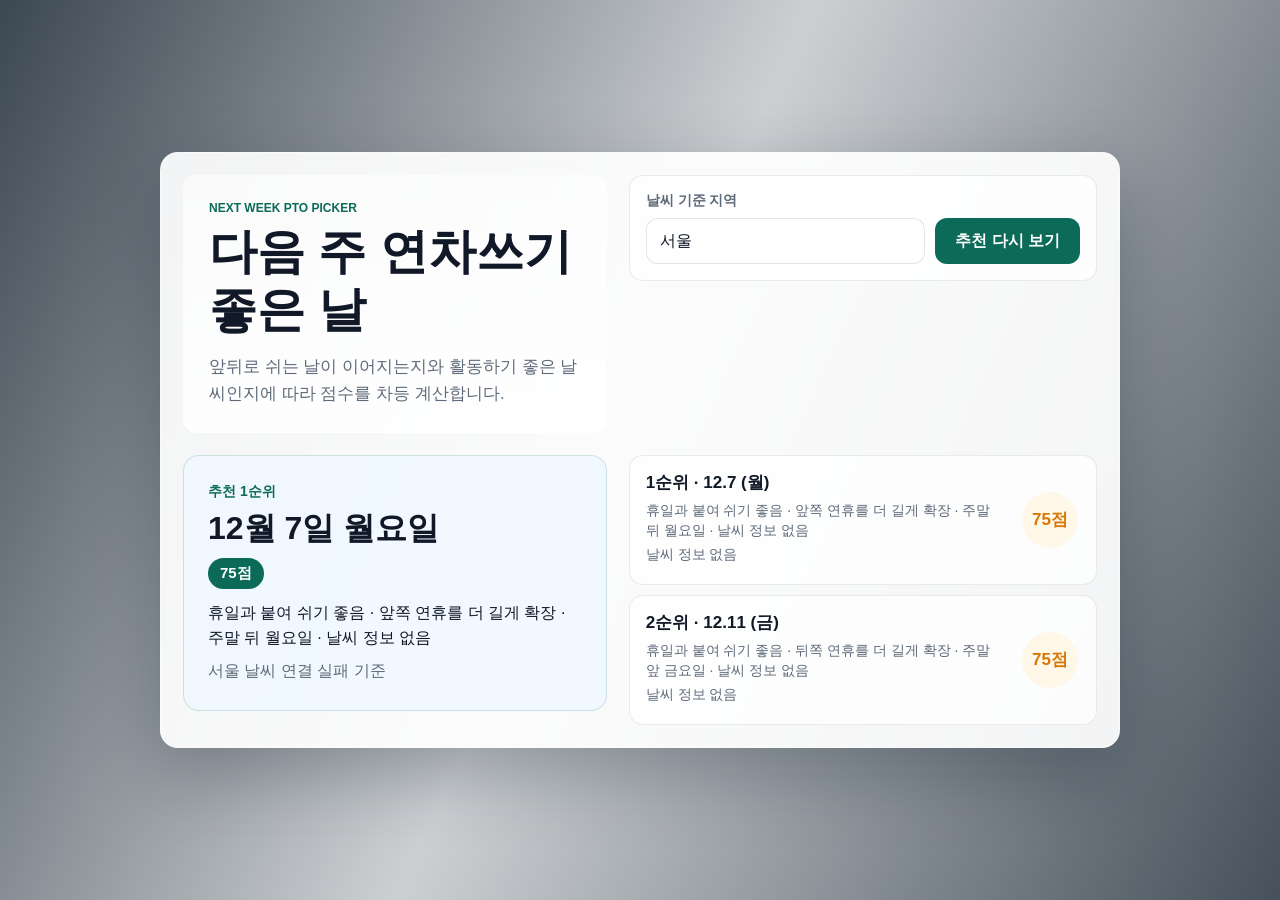
==== index.html @ 209e7e95 "Build PTO recommendation app" ====
<!DOCTYPE html>
<html lang="ko">
<head>
    <meta charset="UTF-8">
    <meta name="viewport" content="width=device-width, initial-scale=1.0">
    <title>다음 주 연차쓰기 좋은 날 추천</title>
    <link rel="stylesheet" href="style.css">
</head>
<body>
    <main class="app">
        <section class="planner" aria-labelledby="page-title">
            <header class="planner-header">
                <p class="eyebrow">NEXT WEEK PTO PICKER</p>
                <h1 id="page-title">다음 주 연차쓰기 좋은 날</h1>
                <p class="summary">앞뒤로 쉬는 날이 이어지는지와 활동하기 좋은 날씨인지에 따라 점수를 차등 계산합니다.</p>
            </header>

            <form class="controls" id="searchForm">
                <label for="cityInput">날씨 기준 지역</label>
                <div class="input-row">
                    <input id="cityInput" name="city" type="text" value="서울" autocomplete="address-level2">
                    <button type="submit">추천 다시 보기</button>
                </div>
            </form>

            <section class="best-pick" id="bestPick" aria-live="polite">
                <p class="loading">다음 주 일정과 날씨를 확인하는 중입니다.</p>
            </section>

            <section class="day-list" id="dayList" aria-label="상위 추천일"></section>
        </section>
    </main>

    <script>
        const searchForm = document.querySelector('#searchForm');
        const cityInput = document.querySelector('#cityInput');
        const bestPick = document.querySelector('#bestPick');
        const dayList = document.querySelector('#dayList');

        const fixedHolidays = new Map([
            ['01-01', '신정'],
            ['03-01', '삼일절'],
            ['05-05', '어린이날'],
            ['06-06', '현충일'],
            ['08-15', '광복절'],
            ['10-03', '개천절'],
            ['10-09', '한글날'],
            ['12-25', '성탄절']
        ]);

        const specialHolidays = new Map([
            ['2026-02-16', '설날 연휴'],
            ['2026-02-17', '설날'],
            ['2026-02-18', '설날 연휴'],
            ['2026-05-25', '부처님오신날 대체공휴일'],
            ['2026-09-24', '추석 연휴'],
            ['2026-09-25', '추석'],
            ['2026-09-26', '추석 연휴'],
            ['2026-10-05', '개천절 대체공휴일']
        ]);

        const weatherLabels = {
            0: '맑음',
            1: '대체로 맑음',
            2: '부분 흐림',
            3: '흐림',
            45: '안개',
            48: '서리 안개',
            51: '약한 이슬비',
            53: '이슬비',
            55: '강한 이슬비',
            61: '약한 비',
            63: '비',
            65: '강한 비',
            71: '약한 눈',
            73: '눈',
            75: '강한 눈',
            80: '약한 소나기',
            81: '소나기',
            82: '강한 소나기',
            95: '뇌우'
        };

        const koreanCityCoordinates = {
            '서울': { name: '서울', latitude: 37.5665, longitude: 126.9780 },
            '부산': { name: '부산', latitude: 35.1796, longitude: 129.0756 },
            '대구': { name: '대구', latitude: 35.8714, longitude: 128.6014 },
            '인천': { name: '인천', latitude: 37.4563, longitude: 126.7052 },
            '광주': { name: '광주', latitude: 35.1595, longitude: 126.8526 },
            '대전': { name: '대전', latitude: 36.3504, longitude: 127.3845 },
            '울산': { name: '울산', latitude: 35.5384, longitude: 129.3114 },
            '세종': { name: '세종', latitude: 36.4800, longitude: 127.2890 },
            '제주': { name: '제주', latitude: 33.4996, longitude: 126.5312 },
            '수원': { name: '수원', latitude: 37.2636, longitude: 127.0286 },
            '춘천': { name: '춘천', latitude: 37.8813, longitude: 127.7298 },
            '청주': { name: '청주', latitude: 36.6424, longitude: 127.4890 },
            '전주': { name: '전주', latitude: 35.8242, longitude: 127.1480 },
            '창원': { name: '창원', latitude: 35.2285, longitude: 128.6811 }
        };

        function formatDate(date) {
            const year = date.getFullYear();
            const month = String(date.getMonth() + 1).padStart(2, '0');
            const day = String(date.getDate()).padStart(2, '0');
            return `${year}-${month}-${day}`;
        }

        function getWeekdayName(date) {
            return ['일', '월', '화', '수', '목', '금', '토'][date.getDay()];
        }

        function addDays(date, days) {
            const next = new Date(date);
            next.setDate(next.getDate() + days);
            return next;
        }

        function getNextWeekdays() {
            const today = new Date();
            const mondayOffset = today.getDay() === 0 ? -6 : 1 - today.getDay();
            const monday = addDays(today, mondayOffset + 7);
            return Array.from({ length: 5 }, (_, index) => addDays(monday, index));
        }

        function getHolidayName(date) {
            const dateKey = formatDate(date);
            const monthDayKey = dateKey.slice(5);
            return specialHolidays.get(dateKey) || fixedHolidays.get(monthDayKey) || '';
        }

        function isHolidayOrWeekend(date) {
            return date.getDay() === 0 || date.getDay() === 6 || Boolean(getHolidayName(date));
        }

        function getWeatherScore(weather) {
            if (!weather) {
                return { score: 10, reason: '날씨 정보 없음' };
            }

            const code = weather.weathercode;
            const temp = weather.temperature_2m_max;
            const rain = weather.precipitation_sum;
            let score = 35;
            const reasons = [];

            if ([0, 1, 2].includes(code)) {
                reasons.push('맑은 편');
            } else if (code === 3 || code === 45 || code === 48) {
                score -= 8;
                reasons.push(weatherLabels[code] || '무난한 하늘');
            } else if (code >= 51 && code <= 82) {
                score -= 22;
                reasons.push('비 예보');
            } else {
                score -= 16;
                reasons.push(weatherLabels[code] || '날씨 변수');
            }

            if (temp >= 18 && temp <= 27) {
                reasons.push('활동하기 좋은 기온');
            } else if (temp >= 10 && temp <= 31) {
                score -= 7;
                reasons.push('무난한 기온');
            } else {
                score -= 15;
                reasons.push('기온 부담');
            }

            if (rain >= 5) {
                score -= 12;
                reasons.push('강수량 주의');
            } else if (rain > 0) {
                score -= 5;
                reasons.push('약한 강수 가능');
            } else {
                reasons.push('강수 없음');
            }

            return { score: Math.max(0, Math.min(35, score)), reason: reasons.join(', ') };
        }

        function getLeaveScore(date) {
            const previous = addDays(date, -1);
            const next = addDays(date, 1);
            const beforePrevious = addDays(date, -2);
            const afterNext = addDays(date, 2);
            const reasons = [];
            let score = 20;

            if (getHolidayName(date)) {
                return { score: -100, reasons: [`이미 ${getHolidayName(date)}입니다`] };
            }

            if (isHolidayOrWeekend(previous) && isHolidayOrWeekend(next)) {
                score = 65;
                reasons.push('앞뒤가 쉬는 날인 징검다리 연휴');
            } else if (isHolidayOrWeekend(previous) || isHolidayOrWeekend(next)) {
                score = 48;
                reasons.push('휴일과 붙여 쉬기 좋음');
            }

            if (isHolidayOrWeekend(beforePrevious) && isHolidayOrWeekend(previous)) {
                score += 10;
                reasons.push('앞쪽 연휴를 더 길게 확장');
            }

            if (isHolidayOrWeekend(next) && isHolidayOrWeekend(afterNext)) {
                score += 10;
                reasons.push('뒤쪽 연휴를 더 길게 확장');
            }

            if (date.getDay() === 1 || date.getDay() === 5) {
                score += 8;
                reasons.push(date.getDay() === 1 ? '주말 뒤 월요일' : '주말 앞 금요일');
            }

            if (reasons.length === 0) {
                reasons.push('일반 평일');
            }

            return { score: Math.min(65, score), reasons };
        }

        async function fetchWeather(city, dates) {
            const normalizedCity = city.replace(/\s/g, '');
            let place = koreanCityCoordinates[normalizedCity];

            if (!place) {
                const geoUrl = `https://geocoding-api.open-meteo.com/v1/search?name=${encodeURIComponent(city)}&count=1&language=ko&format=json`;
                const geoResponse = await fetch(geoUrl);
                const geoData = await geoResponse.json();
                const geoPlace = geoData.results?.[0];

                if (!geoPlace) {
                    throw new Error('지역을 찾을 수 없습니다.');
                }

                place = {
                    name: `${geoPlace.name}${geoPlace.admin1 ? `, ${geoPlace.admin1}` : ''}`,
                    latitude: geoPlace.latitude,
                    longitude: geoPlace.longitude
                };
            }

            const startDate = formatDate(dates[0]);
            const endDate = formatDate(dates[dates.length - 1]);
            const weatherUrl = [
                'https://api.open-meteo.com/v1/forecast',
                `?latitude=${place.latitude}`,
                `&longitude=${place.longitude}`,
                '&daily=weathercode,temperature_2m_max,precipitation_sum',
                '&timezone=auto',
                `&start_date=${startDate}`,
                `&end_date=${endDate}`
            ].join('');
            const weatherResponse = await fetch(weatherUrl);
            const weatherData = await weatherResponse.json();

            return {
                place: place.name,
                daily: weatherData.daily.time.reduce((map, dateKey, index) => {
                    map[dateKey] = {
                        weathercode: weatherData.daily.weathercode[index],
                        temperature_2m_max: weatherData.daily.temperature_2m_max[index],
                        precipitation_sum: weatherData.daily.precipitation_sum[index]
                    };
                    return map;
                }, {})
            };
        }

        function buildRecommendations(dates, weatherByDate) {
            return dates.map((date) => {
                const dateKey = formatDate(date);
                const leave = getLeaveScore(date);
                const weather = getWeatherScore(weatherByDate[dateKey]);
                const total = Math.max(0, Math.min(100, leave.score + weather.score));

                return {
                    date,
                    dateKey,
                    total,
                    weather: weatherByDate[dateKey],
                    reasons: [...leave.reasons, weather.reason]
                };
            }).sort((a, b) => b.total - a.total);
        }

        function render(recommendations, place) {
            const best = recommendations[0];
            const bestWeather = best.weather;

            bestPick.innerHTML = `
                <div>
                    <p class="best-label">추천 1순위</p>
                    <h2>${best.date.getMonth() + 1}월 ${best.date.getDate()}일 ${getWeekdayName(best.date)}요일</h2>
                    <p class="best-score">${best.total}점</p>
                    <p class="best-reason">${best.reasons.join(' · ')}</p>
                    <p class="weather-note">${place} 기준${bestWeather ? ` · 최고 ${bestWeather.temperature_2m_max}도 · ${weatherLabels[bestWeather.weathercode] || '날씨 확인 필요'}` : ''}</p>
                </div>
            `;

            dayList.innerHTML = recommendations.slice(0, 2).map((item, index) => {
                const weather = item.weather;
                return `
                    <article class="day-card">
                        <div>
                            <p class="date">${index + 1}순위 · ${item.date.getMonth() + 1}.${item.date.getDate()} (${getWeekdayName(item.date)})</p>
                            <p class="reason">${item.reasons.join(' · ')}</p>
                            <p class="weather">${weather ? `${weatherLabels[weather.weathercode] || '날씨 확인 필요'} · 최고 ${weather.temperature_2m_max}도 · 강수 ${weather.precipitation_sum}mm` : '날씨 정보 없음'}</p>
                        </div>
                        <strong>${item.total}점</strong>
                    </article>
                `;
            }).join('');
        }

        async function loadRecommendations(city = cityInput.value.trim() || '서울') {
            const dates = getNextWeekdays();
            bestPick.innerHTML = '<p class="loading">다음 주 일정과 날씨를 확인하는 중입니다.</p>';
            dayList.innerHTML = '';

            try {
                const weather = await fetchWeather(city, dates);
                render(buildRecommendations(dates, weather.daily), weather.place);
            } catch (error) {
                const fallback = buildRecommendations(dates, {});
                render(fallback, `${city} 날씨 연결 실패`);
            }
        }

        searchForm.addEventListener('submit', (event) => {
            event.preventDefault();
            loadRecommendations();
        });

        loadRecommendations();
    </script>
</body>
</html>
---- style.css ----
:root {
    --panel-bg: rgba(255, 255, 255, 0.92);
    --ink: #111827;
    --muted: #5f6b7a;
    --line: rgba(255, 255, 255, 0.42);
    --soft: rgba(240, 247, 255, 0.88);
    --accent: #0b6b58;
    --accent-dark: #084d40;
    --gold: #d97706;
    --shadow: 0 26px 70px rgba(6, 21, 36, 0.28);
    --font-family: Arial, "Noto Sans KR", sans-serif;
}

* {
    box-sizing: border-box;
}

body {
    min-height: 100vh;
    margin: 0;
    background:
        linear-gradient(115deg, rgba(5, 20, 34, 0.78), rgba(5, 20, 34, 0.2) 48%, rgba(5, 20, 34, 0.74)),
        url("https://images.unsplash.com/photo-1474487548417-781cb71495f3?auto=format&fit=crop&w=1800&q=85") center / cover fixed;
    color: var(--ink);
    font-family: var(--font-family);
}

.app {
    min-height: 100vh;
    display: flex;
    align-items: center;
    justify-content: center;
    padding: 42px 18px;
}

.planner {
    width: min(960px, 100%);
    display: grid;
    grid-template-columns: minmax(0, 0.95fr) minmax(360px, 1.05fr);
    gap: 22px;
    padding: 22px;
    border: 1px solid var(--line);
    border-radius: 18px;
    background: var(--panel-bg);
    backdrop-filter: blur(18px);
    box-shadow: var(--shadow);
}

.planner-header {
    display: flex;
    min-height: 100%;
    flex-direction: column;
    justify-content: flex-end;
    padding: 26px;
    border-radius: 14px;
    background:
        linear-gradient(180deg, rgba(255, 255, 255, 0.18), rgba(255, 255, 255, 0.84)),
        rgba(255, 255, 255, 0.44);
}

.eyebrow {
    margin: 0 0 8px;
    color: var(--accent);
    font-size: 12px;
    font-weight: 800;
    letter-spacing: 0;
}

h1,
h2,
p {
    margin-top: 0;
}

h1 {
    margin-bottom: 14px;
    font-size: 48px;
    line-height: 1.2;
}

.summary {
    margin-bottom: 0;
    color: var(--muted);
    font-size: 17px;
    line-height: 1.6;
}

.controls {
    align-self: start;
    margin-bottom: 14px;
    padding: 16px;
    border: 1px solid rgba(17, 24, 39, 0.08);
    border-radius: 14px;
    background: rgba(255, 255, 255, 0.74);
}

.controls label {
    display: block;
    margin-bottom: 8px;
    color: var(--muted);
    font-size: 14px;
    font-weight: 700;
}

.input-row {
    display: grid;
    grid-template-columns: 1fr auto;
    gap: 10px;
}

input {
    min-height: 46px;
    width: 100%;
    border: 1px solid rgba(17, 24, 39, 0.12);
    border-radius: 12px;
    padding: 0 13px;
    color: var(--ink);
    background: #ffffff;
    font: inherit;
}

button {
    min-height: 46px;
    border: 0;
    border-radius: 12px;
    padding: 0 20px;
    background: var(--accent);
    color: #ffffff;
    cursor: pointer;
    font: inherit;
    font-weight: 800;
}

button:hover {
    background: var(--accent-dark);
}

input:focus,
button:focus-visible {
    outline: 3px solid rgba(15, 107, 85, 0.22);
    outline-offset: 2px;
}

.best-pick {
    min-height: 190px;
    display: grid;
    align-items: center;
    margin-bottom: 14px;
    padding: 24px;
    border: 1px solid rgba(15, 107, 85, 0.16);
    border-radius: 16px;
    background: var(--soft);
}

.best-label {
    margin-bottom: 8px;
    color: var(--accent);
    font-size: 14px;
    font-weight: 800;
}

.best-pick h2 {
    margin-bottom: 10px;
    font-size: 32px;
    line-height: 1.22;
}

.best-score {
    display: inline-block;
    margin-bottom: 12px;
    padding: 6px 12px;
    border-radius: 999px;
    background: var(--accent);
    color: #ffffff;
    font-size: 15px;
    font-weight: 800;
}

.best-reason {
    margin-bottom: 8px;
    font-size: 16px;
    line-height: 1.55;
}

.weather-note,
.loading {
    margin-bottom: 0;
    color: var(--muted);
    line-height: 1.5;
}

.day-list {
    display: grid;
    gap: 10px;
}

.day-card {
    display: grid;
    grid-template-columns: 1fr 58px;
    gap: 16px;
    align-items: center;
    min-height: 92px;
    padding: 15px 16px;
    border: 1px solid rgba(17, 24, 39, 0.08);
    border-radius: 14px;
    background: rgba(255, 255, 255, 0.76);
}

.day-card .date {
    margin-bottom: 6px;
    font-size: 17px;
    font-weight: 800;
}

.day-card .reason,
.day-card .weather {
    margin-bottom: 4px;
    color: var(--muted);
    font-size: 14px;
    line-height: 1.45;
}

.day-card strong {
    width: 56px;
    height: 56px;
    display: grid;
    place-items: center;
    border-radius: 50%;
    background: #fff7e8;
    color: var(--gold);
    font-size: 17px;
}

@media (max-width: 760px) {
    .app {
        padding: 18px 12px;
        align-items: flex-start;
    }

    .planner {
        grid-template-columns: 1fr;
        padding: 14px;
        border-radius: 16px;
    }

    .planner-header {
        min-height: 260px;
        padding: 22px;
        justify-content: flex-end;
    }

    h1 {
        font-size: 34px;
    }

    .input-row,
    .day-card {
        grid-template-columns: 1fr;
    }

    .best-pick h2 {
        font-size: 25px;
    }

    .day-card strong {
        width: auto;
        height: 36px;
        border-radius: 8px;
    }
}
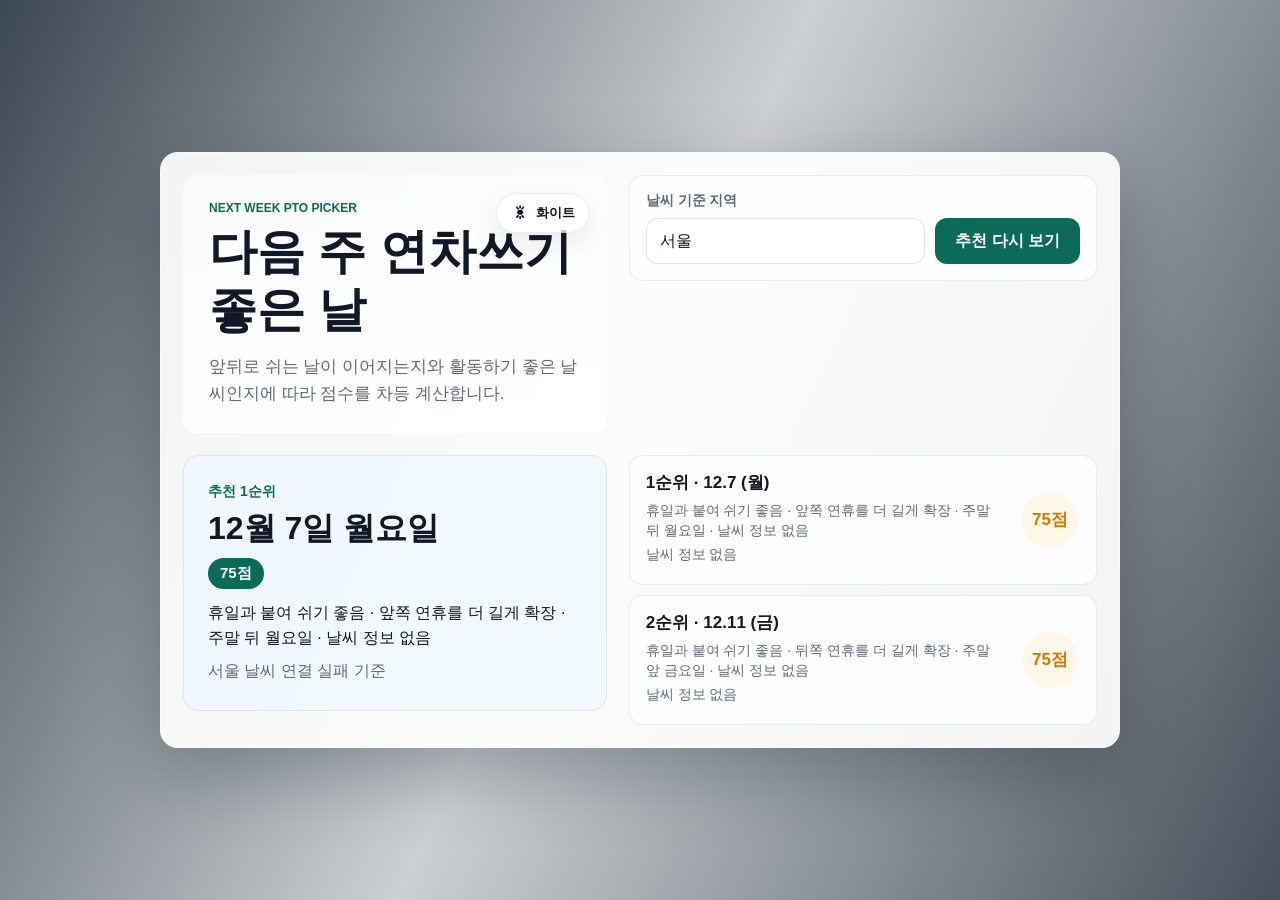
==== commit 638323f5: "Add dark and light theme toggle" ====
--- a/index.html
+++ b/index.html
@@ -5,11 +5,24 @@
     <meta name="viewport" content="width=device-width, initial-scale=1.0">
     <title>다음 주 연차쓰기 좋은 날 추천</title>
     <link rel="stylesheet" href="style.css">
+    <script>
+        try {
+            const savedTheme = localStorage.getItem('pto-theme');
+            const prefersDark = window.matchMedia('(prefers-color-scheme: dark)').matches;
+            document.documentElement.dataset.theme = savedTheme || (prefersDark ? 'dark' : 'light');
+        } catch {
+            document.documentElement.dataset.theme = 'light';
+        }
+    </script>
 </head>
 <body>
     <main class="app">
         <section class="planner" aria-labelledby="page-title">
             <header class="planner-header">
+                <button class="theme-toggle" id="themeToggle" type="button" aria-label="다크 모드로 변경">
+                    <span class="theme-icon" aria-hidden="true">☀</span>
+                    <span class="theme-text">화이트</span>
+                </button>
                 <p class="eyebrow">NEXT WEEK PTO PICKER</p>
                 <h1 id="page-title">다음 주 연차쓰기 좋은 날</h1>
                 <p class="summary">앞뒤로 쉬는 날이 이어지는지와 활동하기 좋은 날씨인지에 따라 점수를 차등 계산합니다.</p>
@@ -36,6 +49,29 @@
         const cityInput = document.querySelector('#cityInput');
         const bestPick = document.querySelector('#bestPick');
         const dayList = document.querySelector('#dayList');
+        const themeToggle = document.querySelector('#themeToggle');
+        const themeIcon = themeToggle.querySelector('.theme-icon');
+        const themeText = themeToggle.querySelector('.theme-text');
+
+        function syncThemeButton() {
+            const isDark = document.documentElement.dataset.theme === 'dark';
+            themeIcon.textContent = isDark ? '☾' : '☀';
+            themeText.textContent = isDark ? '다크' : '화이트';
+            themeToggle.setAttribute('aria-label', isDark ? '화이트 모드로 변경' : '다크 모드로 변경');
+        }
+
+        themeToggle.addEventListener('click', () => {
+            const nextTheme = document.documentElement.dataset.theme === 'dark' ? 'light' : 'dark';
+            document.documentElement.dataset.theme = nextTheme;
+            try {
+                localStorage.setItem('pto-theme', nextTheme);
+            } catch {
+                // Theme still changes for the current session when storage is unavailable.
+            }
+            syncThemeButton();
+        });
+
+        syncThemeButton();
 
         const fixedHolidays = new Map([
             ['01-01', '신정'],
--- a/style.css
+++ b/style.css
@@ -5,11 +5,43 @@
     --muted: #5f6b7a;
     --line: rgba(255, 255, 255, 0.42);
     --soft: rgba(240, 247, 255, 0.88);
+    --header-bg: linear-gradient(180deg, rgba(255, 255, 255, 0.18), rgba(255, 255, 255, 0.84)),
+        rgba(255, 255, 255, 0.44);
+    --control-bg: rgba(255, 255, 255, 0.74);
+    --card-bg: rgba(255, 255, 255, 0.76);
+    --field-bg: #ffffff;
+    --field-line: rgba(17, 24, 39, 0.12);
+    --card-line: rgba(17, 24, 39, 0.08);
     --accent: #0b6b58;
     --accent-dark: #084d40;
     --gold: #d97706;
+    --score-bg: #fff7e8;
+    --body-overlay: linear-gradient(115deg, rgba(5, 20, 34, 0.78), rgba(5, 20, 34, 0.2) 48%, rgba(5, 20, 34, 0.74));
     --shadow: 0 26px 70px rgba(6, 21, 36, 0.28);
     --font-family: Arial, "Noto Sans KR", sans-serif;
+    color-scheme: light;
+}
+
+[data-theme="dark"] {
+    --panel-bg: rgba(12, 20, 30, 0.9);
+    --ink: #f3f7fb;
+    --muted: #aab7c6;
+    --line: rgba(255, 255, 255, 0.14);
+    --soft: rgba(17, 34, 50, 0.88);
+    --header-bg: linear-gradient(180deg, rgba(13, 27, 40, 0.24), rgba(13, 27, 40, 0.86)),
+        rgba(18, 32, 46, 0.66);
+    --control-bg: rgba(18, 32, 46, 0.74);
+    --card-bg: rgba(18, 32, 46, 0.76);
+    --field-bg: #0f1d2a;
+    --field-line: rgba(255, 255, 255, 0.16);
+    --card-line: rgba(255, 255, 255, 0.12);
+    --accent: #33c2a0;
+    --accent-dark: #1e9d80;
+    --gold: #f5b84b;
+    --score-bg: rgba(245, 184, 75, 0.16);
+    --body-overlay: linear-gradient(115deg, rgba(3, 8, 13, 0.9), rgba(8, 19, 30, 0.62) 48%, rgba(3, 8, 13, 0.88));
+    --shadow: 0 26px 70px rgba(0, 0, 0, 0.38);
+    color-scheme: dark;
 }
 
 * {
@@ -20,7 +52,7 @@
     min-height: 100vh;
     margin: 0;
     background:
-        linear-gradient(115deg, rgba(5, 20, 34, 0.78), rgba(5, 20, 34, 0.2) 48%, rgba(5, 20, 34, 0.74)),
+        var(--body-overlay),
         url("https://images.unsplash.com/photo-1474487548417-781cb71495f3?auto=format&fit=crop&w=1800&q=85") center / cover fixed;
     color: var(--ink);
     font-family: var(--font-family);
@@ -48,15 +80,45 @@
 }
 
 .planner-header {
+    position: relative;
     display: flex;
     min-height: 100%;
     flex-direction: column;
     justify-content: flex-end;
     padding: 26px;
     border-radius: 14px;
-    background:
-        linear-gradient(180deg, rgba(255, 255, 255, 0.18), rgba(255, 255, 255, 0.84)),
-        rgba(255, 255, 255, 0.44);
+    background: var(--header-bg);
+}
+
+.theme-toggle {
+    position: absolute;
+    top: 18px;
+    right: 18px;
+    display: inline-grid;
+    grid-template-columns: 20px auto;
+    gap: 6px;
+    align-items: center;
+    min-height: 40px;
+    border: 1px solid var(--card-line);
+    border-radius: 999px;
+    padding: 0 13px;
+    background: var(--card-bg);
+    color: var(--ink);
+    box-shadow: 0 10px 24px rgba(6, 21, 36, 0.08);
+}
+
+.theme-toggle:hover {
+    background: var(--soft);
+}
+
+.theme-icon {
+    line-height: 1;
+    font-size: 17px;
+}
+
+.theme-text {
+    font-size: 13px;
+    font-weight: 800;
 }
 
 .eyebrow {
@@ -90,9 +152,9 @@
     align-self: start;
     margin-bottom: 14px;
     padding: 16px;
-    border: 1px solid rgba(17, 24, 39, 0.08);
+    border: 1px solid var(--card-line);
     border-radius: 14px;
-    background: rgba(255, 255, 255, 0.74);
+    background: var(--control-bg);
 }
 
 .controls label {
@@ -112,11 +174,11 @@
 input {
     min-height: 46px;
     width: 100%;
-    border: 1px solid rgba(17, 24, 39, 0.12);
+    border: 1px solid var(--field-line);
     border-radius: 12px;
     padding: 0 13px;
     color: var(--ink);
-    background: #ffffff;
+    background: var(--field-bg);
     font: inherit;
 }
 
@@ -148,7 +210,7 @@
     align-items: center;
     margin-bottom: 14px;
     padding: 24px;
-    border: 1px solid rgba(15, 107, 85, 0.16);
+    border: 1px solid var(--card-line);
     border-radius: 16px;
     background: var(--soft);
 }
@@ -202,9 +264,9 @@
     align-items: center;
     min-height: 92px;
     padding: 15px 16px;
-    border: 1px solid rgba(17, 24, 39, 0.08);
+    border: 1px solid var(--card-line);
     border-radius: 14px;
-    background: rgba(255, 255, 255, 0.76);
+    background: var(--card-bg);
 }
 
 .day-card .date {
@@ -227,7 +289,7 @@
     display: grid;
     place-items: center;
     border-radius: 50%;
-    background: #fff7e8;
+    background: var(--score-bg);
     color: var(--gold);
     font-size: 17px;
 }
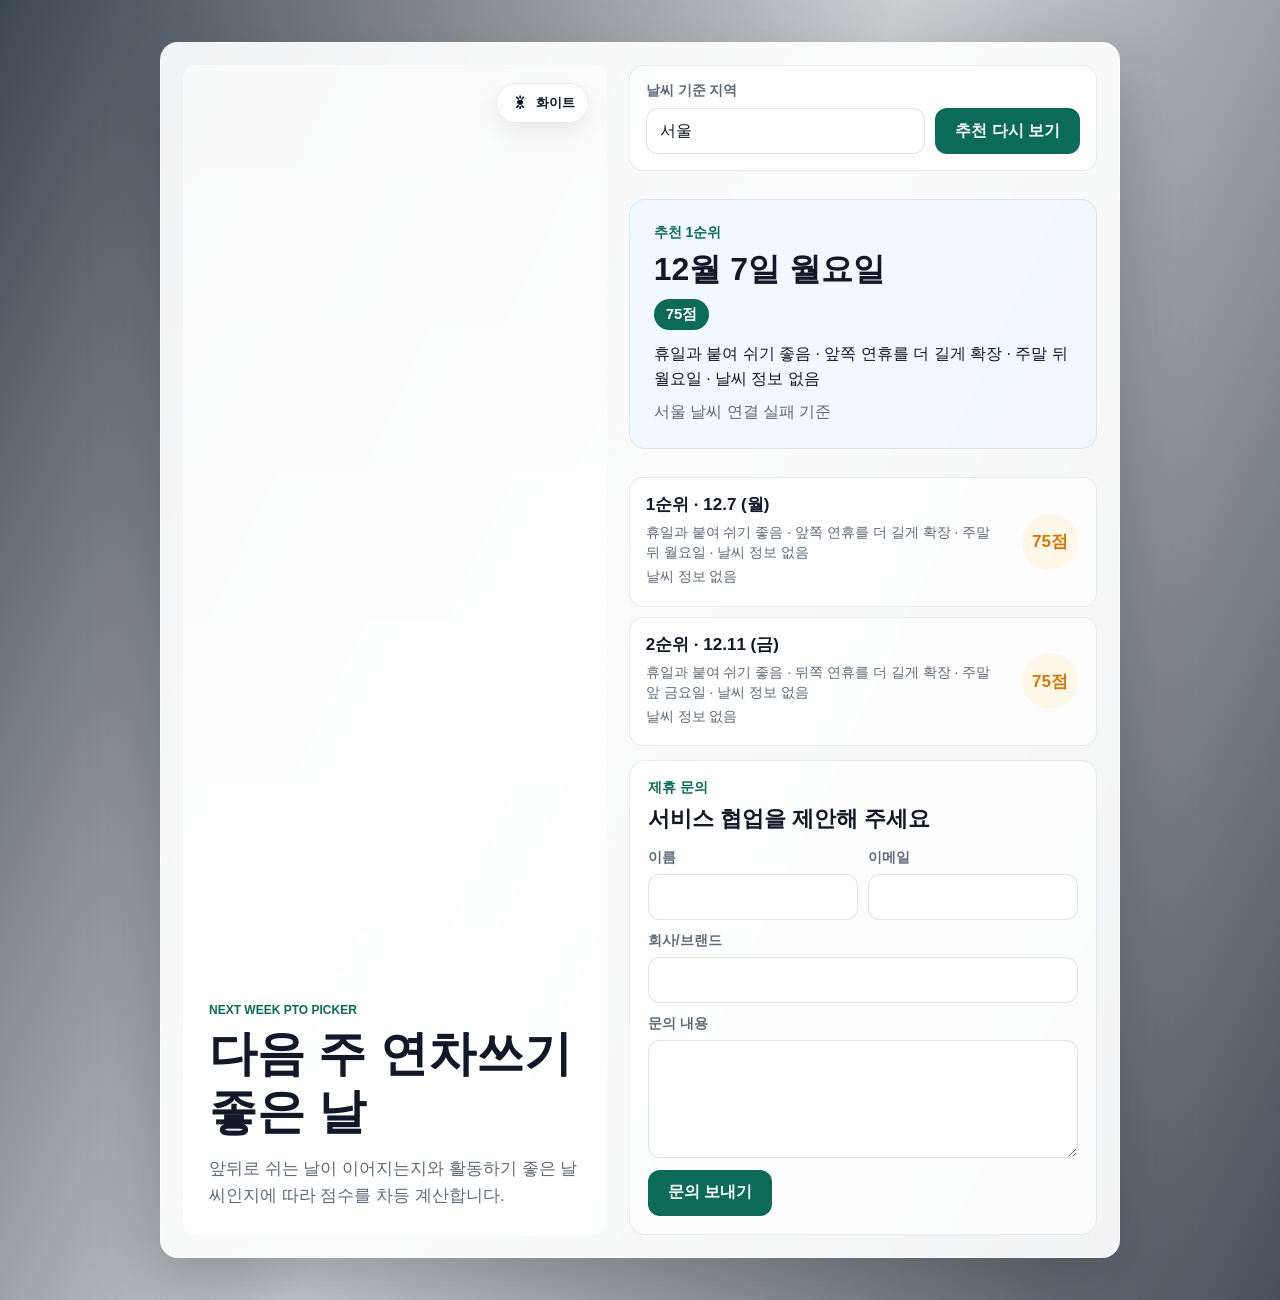
==== commit 9a4eec78: "Add partnership inquiry form" ====
--- a/index.html
+++ b/index.html
@@ -28,19 +28,49 @@
                 <p class="summary">앞뒤로 쉬는 날이 이어지는지와 활동하기 좋은 날씨인지에 따라 점수를 차등 계산합니다.</p>
             </header>
 
-            <form class="controls" id="searchForm">
-                <label for="cityInput">날씨 기준 지역</label>
-                <div class="input-row">
-                    <input id="cityInput" name="city" type="text" value="서울" autocomplete="address-level2">
-                    <button type="submit">추천 다시 보기</button>
-                </div>
-            </form>
-
-            <section class="best-pick" id="bestPick" aria-live="polite">
-                <p class="loading">다음 주 일정과 날씨를 확인하는 중입니다.</p>
-            </section>
-
-            <section class="day-list" id="dayList" aria-label="상위 추천일"></section>
+            <div class="planner-content">
+                <form class="controls" id="searchForm">
+                    <label for="cityInput">날씨 기준 지역</label>
+                    <div class="input-row">
+                        <input id="cityInput" name="city" type="text" value="서울" autocomplete="address-level2">
+                        <button type="submit">추천 다시 보기</button>
+                    </div>
+                </form>
+
+                <section class="best-pick" id="bestPick" aria-live="polite">
+                    <p class="loading">다음 주 일정과 날씨를 확인하는 중입니다.</p>
+                </section>
+
+                <section class="day-list" id="dayList" aria-label="상위 추천일"></section>
+
+                <form class="contact-form" action="https://formspree.io/f/xdabegea" method="POST">
+                    <input type="hidden" name="_subject" value="다음 주 연차 추천 서비스 제휴 문의">
+                    <input class="hidden-field" type="text" name="_gotcha" tabindex="-1" autocomplete="off">
+                    <div class="contact-heading">
+                        <p class="best-label">제휴 문의</p>
+                        <h2>서비스 협업을 제안해 주세요</h2>
+                    </div>
+                    <div class="form-grid">
+                        <label for="partnerName">
+                            이름
+                            <input id="partnerName" name="name" type="text" autocomplete="name" required>
+                        </label>
+                        <label for="partnerEmail">
+                            이메일
+                            <input id="partnerEmail" name="email" type="email" autocomplete="email" required>
+                        </label>
+                    </div>
+                    <label for="partnerCompany">
+                        회사/브랜드
+                        <input id="partnerCompany" name="company" type="text" autocomplete="organization">
+                    </label>
+                    <label for="partnerMessage">
+                        문의 내용
+                        <textarea id="partnerMessage" name="message" rows="4" required></textarea>
+                    </label>
+                    <button type="submit">문의 보내기</button>
+                </form>
+            </div>
         </section>
     </main>
 
--- a/style.css
+++ b/style.css
@@ -90,6 +90,11 @@
     background: var(--header-bg);
 }
 
+.planner-content {
+    display: grid;
+    gap: 14px;
+}
+
 .theme-toggle {
     position: absolute;
     top: 18px;
@@ -182,6 +187,19 @@
     font: inherit;
 }
 
+textarea {
+    min-height: 118px;
+    width: 100%;
+    resize: vertical;
+    border: 1px solid var(--field-line);
+    border-radius: 12px;
+    padding: 12px 13px;
+    color: var(--ink);
+    background: var(--field-bg);
+    font: inherit;
+    line-height: 1.5;
+}
+
 button {
     min-height: 46px;
     border: 0;
@@ -199,6 +217,7 @@
 }
 
 input:focus,
+textarea:focus,
 button:focus-visible {
     outline: 3px solid rgba(15, 107, 85, 0.22);
     outline-offset: 2px;
@@ -294,6 +313,47 @@
     font-size: 17px;
 }
 
+.contact-form {
+    display: grid;
+    gap: 12px;
+    padding: 18px;
+    border: 1px solid var(--card-line);
+    border-radius: 16px;
+    background: var(--control-bg);
+}
+
+.contact-heading h2 {
+    margin-bottom: 4px;
+    font-size: 22px;
+    line-height: 1.25;
+}
+
+.contact-form label {
+    display: grid;
+    gap: 7px;
+    color: var(--muted);
+    font-size: 14px;
+    font-weight: 800;
+}
+
+.form-grid {
+    display: grid;
+    grid-template-columns: 1fr 1fr;
+    gap: 10px;
+}
+
+.contact-form button {
+    justify-self: start;
+}
+
+.hidden-field {
+    position: absolute;
+    left: -9999px;
+    width: 1px;
+    height: 1px;
+    opacity: 0;
+}
+
 @media (max-width: 760px) {
     .app {
         padding: 18px 12px;
@@ -317,7 +377,8 @@
     }
 
     .input-row,
-    .day-card {
+    .day-card,
+    .form-grid {
         grid-template-columns: 1fr;
     }
 
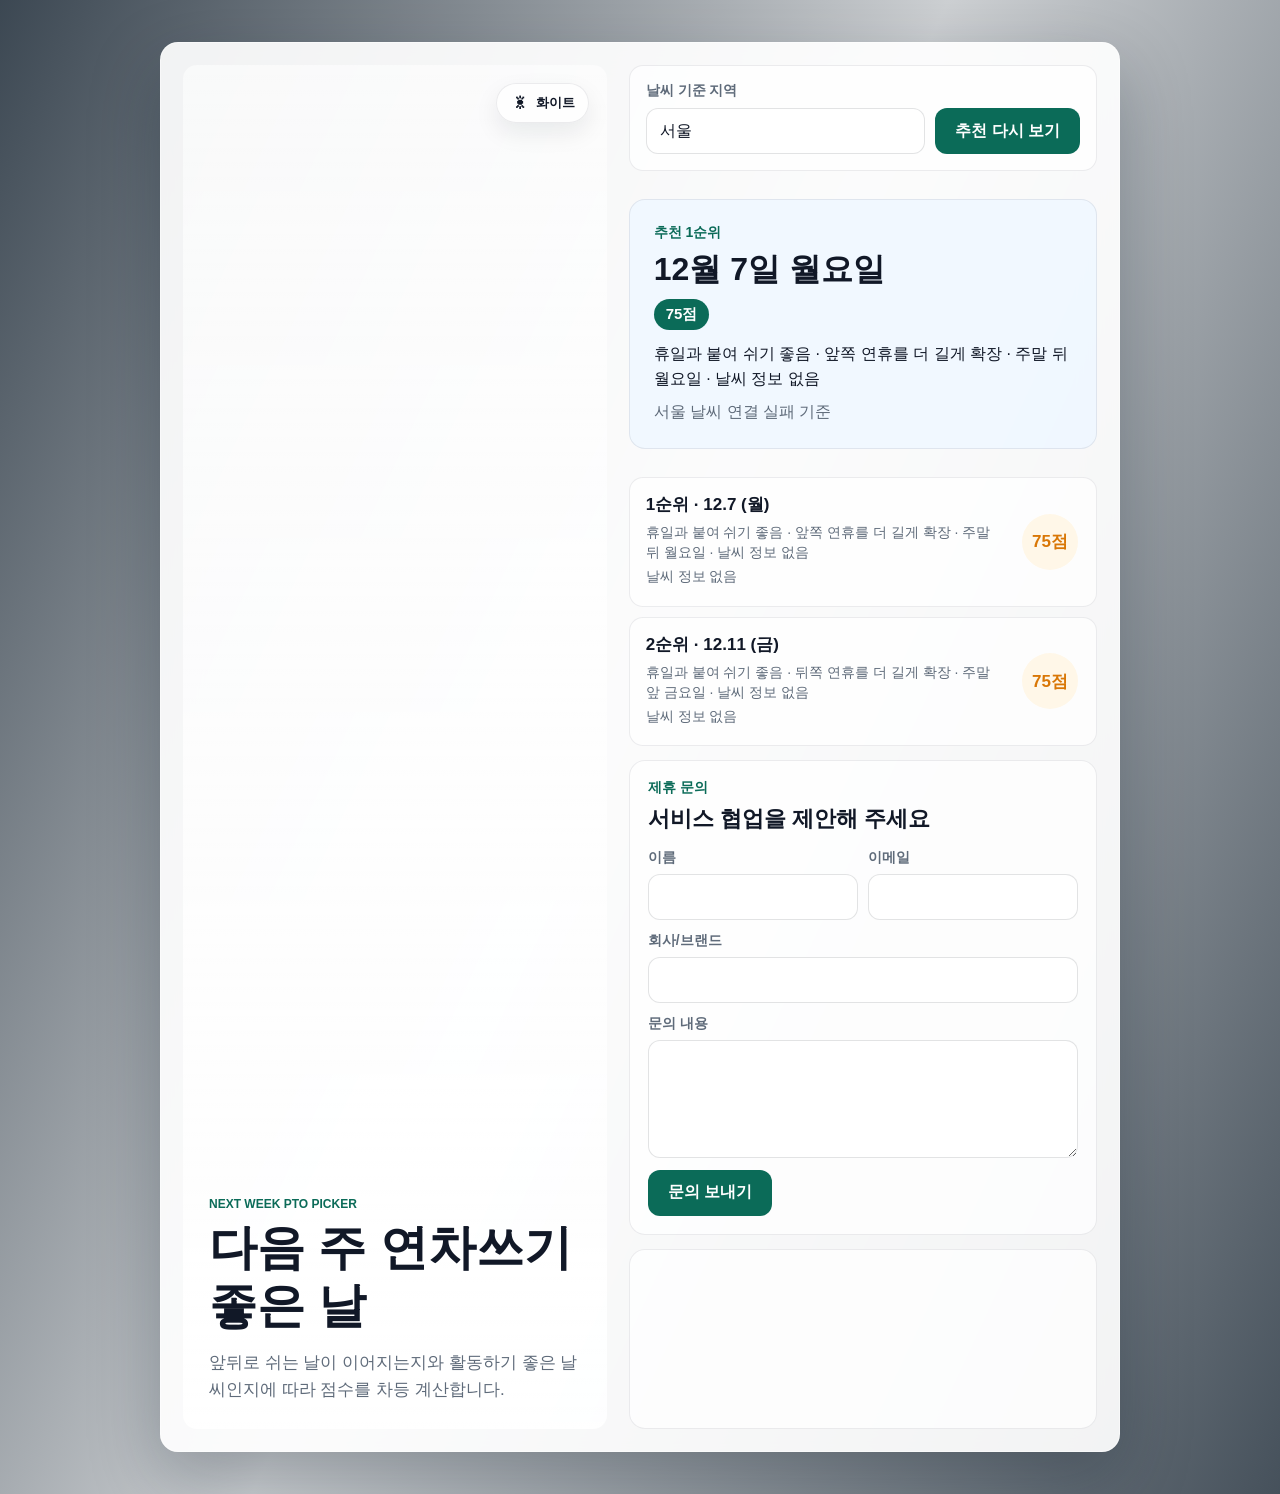
==== commit 242d26e7: "Add Disqus comments" ====
--- a/index.html
+++ b/index.html
@@ -70,6 +70,10 @@
                     </label>
                     <button type="submit">문의 보내기</button>
                 </form>
+
+                <section class="comments" aria-label="댓글">
+                    <div id="disqus_thread"></div>
+                </section>
             </div>
         </section>
     </main>
@@ -402,5 +406,19 @@
 
         loadRecommendations();
     </script>
+    <script>
+        var disqus_config = function () {
+            this.page.url = window.location.href;
+            this.page.identifier = window.location.pathname || 'home';
+        };
+
+        (function() {
+            var d = document, s = d.createElement('script');
+            s.src = 'https://agentnamu.disqus.com/embed.js';
+            s.setAttribute('data-timestamp', +new Date());
+            (d.head || d.body).appendChild(s);
+        })();
+    </script>
+    <noscript>Please enable JavaScript to view the <a href="https://disqus.com/?ref_noscript">comments powered by Disqus.</a></noscript>
 </body>
 </html>
--- a/style.css
+++ b/style.css
@@ -354,6 +354,14 @@
     opacity: 0;
 }
 
+.comments {
+    min-height: 180px;
+    padding: 18px;
+    border: 1px solid var(--card-line);
+    border-radius: 16px;
+    background: var(--control-bg);
+}
+
 @media (max-width: 760px) {
     .app {
         padding: 18px 12px;
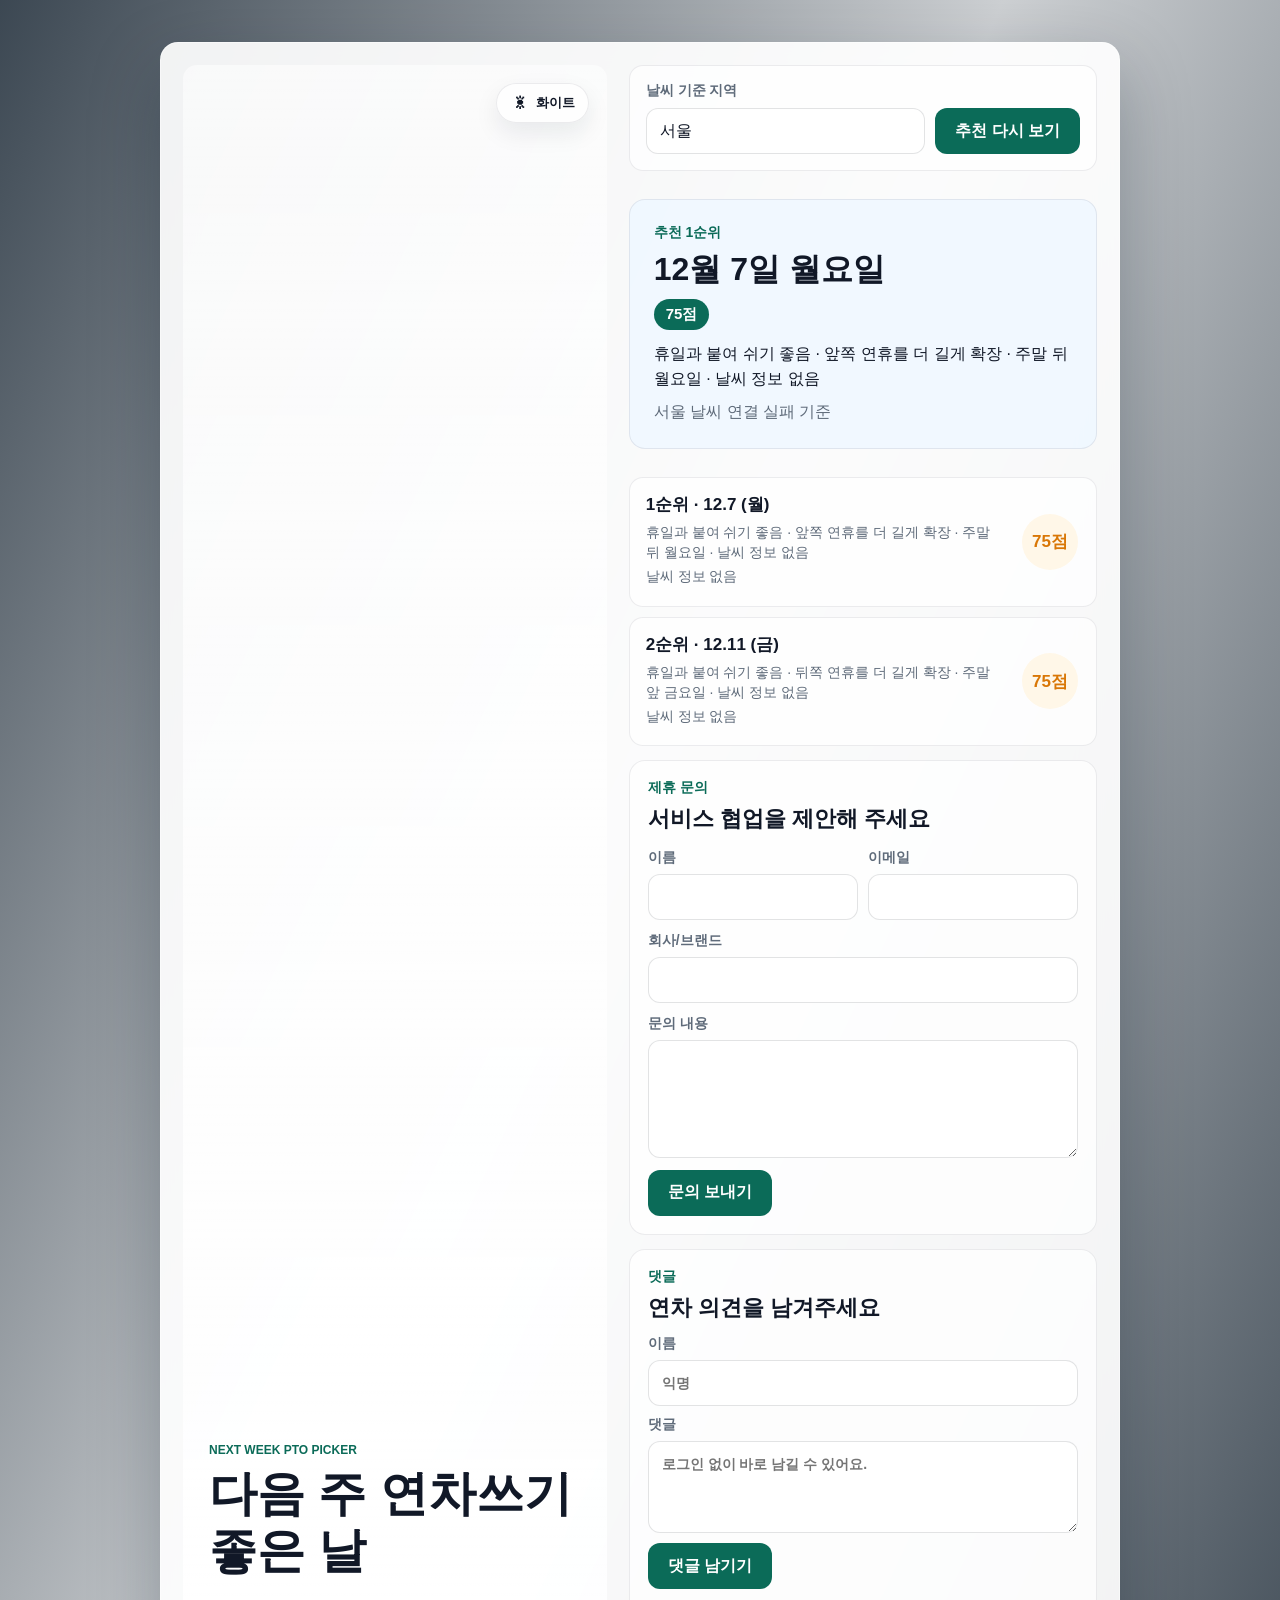
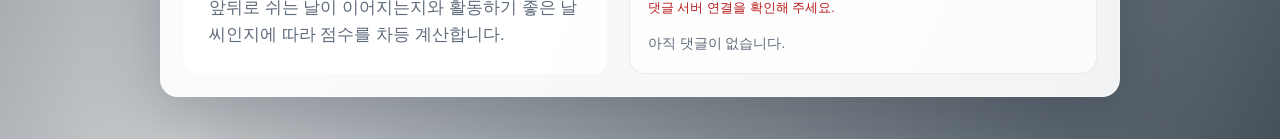
==== commit 773f300d: "Fix Cloudflare deployment layout" ====
--- a/index.html
+++ b/index.html
@@ -72,7 +72,26 @@
                 </form>
 
                 <section class="comments" aria-label="댓글">
-                    <div id="disqus_thread"></div>
+                    <div class="comments-heading">
+                        <p class="best-label">댓글</p>
+                        <h2>연차 의견을 남겨주세요</h2>
+                    </div>
+                    <form class="comment-form" id="commentForm">
+                        <input class="hidden-field" id="commentWebsite" name="website" type="text" tabindex="-1" autocomplete="off">
+                        <label for="commentName">
+                            이름
+                            <input id="commentName" name="name" type="text" maxlength="24" autocomplete="nickname" placeholder="익명" required>
+                        </label>
+                        <label for="commentMessage">
+                            댓글
+                            <textarea id="commentMessage" name="message" rows="3" maxlength="400" placeholder="로그인 없이 바로 남길 수 있어요." required></textarea>
+                        </label>
+                        <button type="submit">댓글 남기기</button>
+                        <p class="comment-status" id="commentStatus" role="status" aria-live="polite"></p>
+                    </form>
+                    <div class="comment-list" id="commentList" aria-live="polite">
+                        <p class="loading">댓글을 불러오는 중입니다.</p>
+                    </div>
                 </section>
             </div>
         </section>
@@ -86,6 +105,13 @@
         const themeToggle = document.querySelector('#themeToggle');
         const themeIcon = themeToggle.querySelector('.theme-icon');
         const themeText = themeToggle.querySelector('.theme-text');
+        const commentForm = document.querySelector('#commentForm');
+        const commentName = document.querySelector('#commentName');
+        const commentMessage = document.querySelector('#commentMessage');
+        const commentWebsite = document.querySelector('#commentWebsite');
+        const commentStatus = document.querySelector('#commentStatus');
+        const commentList = document.querySelector('#commentList');
+        const commentStorageKey = 'pto-comment-name';
 
         function syncThemeButton() {
             const isDark = document.documentElement.dataset.theme === 'dark';
@@ -404,21 +430,140 @@
             loadRecommendations();
         });
 
+        function setCommentStatus(message, isError = false) {
+            commentStatus.textContent = message;
+            commentStatus.dataset.state = isError ? 'error' : 'ok';
+        }
+
+        function formatCommentTime(value) {
+            const date = new Date(value);
+
+            if (Number.isNaN(date.getTime())) {
+                return '';
+            }
+
+            return date.toLocaleString('ko-KR', {
+                month: 'short',
+                day: 'numeric',
+                hour: '2-digit',
+                minute: '2-digit'
+            });
+        }
+
+        function renderComments(comments) {
+            commentList.textContent = '';
+
+            if (comments.length === 0) {
+                const empty = document.createElement('p');
+                empty.className = 'empty-comments';
+                empty.textContent = '아직 댓글이 없습니다.';
+                commentList.append(empty);
+                return;
+            }
+
+            comments.forEach((comment) => {
+                const item = document.createElement('article');
+                item.className = 'comment-item';
+
+                const meta = document.createElement('div');
+                meta.className = 'comment-meta';
+
+                const author = document.createElement('strong');
+                author.textContent = comment.name || '익명';
+
+                const time = document.createElement('time');
+                time.dateTime = comment.createdAt || '';
+                time.textContent = formatCommentTime(comment.createdAt);
+
+                const message = document.createElement('p');
+                message.textContent = comment.message || '';
+
+                meta.append(author, time);
+                item.append(meta, message);
+                commentList.append(item);
+            });
+        }
+
+        async function loadComments() {
+            try {
+                const response = await fetch('/api/comments');
+
+                if (!response.ok) {
+                    throw new Error('댓글을 불러오지 못했습니다.');
+                }
+
+                const data = await response.json();
+                renderComments(data.comments || []);
+            } catch (error) {
+                renderComments([]);
+                setCommentStatus('댓글 서버 연결을 확인해 주세요.', true);
+            }
+        }
+
+        function syncSavedCommentName() {
+            try {
+                const savedName = localStorage.getItem(commentStorageKey);
+
+                if (savedName) {
+                    commentName.value = savedName;
+                }
+            } catch {
+                // Comments still work when local storage is unavailable.
+            }
+        }
+
+        commentForm.addEventListener('submit', async (event) => {
+            event.preventDefault();
+
+            const name = commentName.value.trim() || '익명';
+            const message = commentMessage.value.trim();
+
+            if (!message) {
+                setCommentStatus('댓글 내용을 입력해 주세요.', true);
+                return;
+            }
+
+            if (commentWebsite.value.trim()) {
+                return;
+            }
+
+            commentForm.querySelector('button').disabled = true;
+            setCommentStatus('댓글을 저장하는 중입니다.');
+
+            try {
+                const response = await fetch('/api/comments', {
+                    method: 'POST',
+                    headers: {
+                        'Content-Type': 'application/json'
+                    },
+                    body: JSON.stringify({ name, message })
+                });
+
+                const data = await response.json();
+
+                if (!response.ok) {
+                    throw new Error(data.error || '댓글 저장에 실패했습니다.');
+                }
+
+                try {
+                    localStorage.setItem(commentStorageKey, name);
+                } catch {
+                    // Saving the nickname is only a convenience.
+                }
+
+                commentMessage.value = '';
+                renderComments(data.comments || []);
+                setCommentStatus('댓글이 등록됐습니다.');
+            } catch (error) {
+                setCommentStatus(error.message || '댓글 저장에 실패했습니다.', true);
+            } finally {
+                commentForm.querySelector('button').disabled = false;
+            }
+        });
+
+        syncSavedCommentName();
         loadRecommendations();
+        loadComments();
     </script>
-    <script>
-        var disqus_config = function () {
-            this.page.url = window.location.href;
-            this.page.identifier = window.location.pathname || 'home';
-        };
-
-        (function() {
-            var d = document, s = d.createElement('script');
-            s.src = 'https://agentnamu.disqus.com/embed.js';
-            s.setAttribute('data-timestamp', +new Date());
-            (d.head || d.body).appendChild(s);
-        })();
-    </script>
-    <noscript>Please enable JavaScript to view the <a href="https://disqus.com/?ref_noscript">comments powered by Disqus.</a></noscript>
 </body>
 </html>
--- a/style.css
+++ b/style.css
@@ -356,10 +356,103 @@
 
 .comments {
     min-height: 180px;
+    display: grid;
+    gap: 14px;
     padding: 18px;
     border: 1px solid var(--card-line);
     border-radius: 16px;
     background: var(--control-bg);
+}
+
+.comments-heading h2 {
+    margin-bottom: 0;
+    font-size: 22px;
+    line-height: 1.25;
+}
+
+.comment-form {
+    display: grid;
+    gap: 10px;
+}
+
+.comment-form label {
+    display: grid;
+    gap: 7px;
+    color: var(--muted);
+    font-size: 14px;
+    font-weight: 800;
+}
+
+.comment-form textarea {
+    min-height: 92px;
+}
+
+.comment-form button {
+    justify-self: start;
+}
+
+.comment-form button:disabled {
+    cursor: wait;
+    opacity: 0.64;
+}
+
+.comment-status {
+    min-height: 20px;
+    margin-bottom: 0;
+    color: var(--muted);
+    font-size: 13px;
+    line-height: 1.45;
+}
+
+.comment-status[data-state="error"] {
+    color: #b91c1c;
+}
+
+.comment-status[data-state="ok"] {
+    color: var(--accent);
+}
+
+.comment-list {
+    display: grid;
+    gap: 10px;
+}
+
+.comment-item {
+    display: grid;
+    gap: 8px;
+    padding: 14px;
+    border: 1px solid var(--card-line);
+    border-radius: 14px;
+    background: var(--card-bg);
+}
+
+.comment-meta {
+    display: flex;
+    gap: 8px;
+    align-items: baseline;
+    justify-content: space-between;
+}
+
+.comment-meta strong {
+    min-width: 0;
+    overflow-wrap: anywhere;
+    font-size: 14px;
+}
+
+.comment-meta time {
+    flex: 0 0 auto;
+    color: var(--muted);
+    font-size: 12px;
+}
+
+.comment-item p,
+.empty-comments {
+    margin-bottom: 0;
+    color: var(--muted);
+    font-size: 14px;
+    line-height: 1.55;
+    overflow-wrap: anywhere;
+    white-space: pre-wrap;
 }
 
 @media (max-width: 760px) {
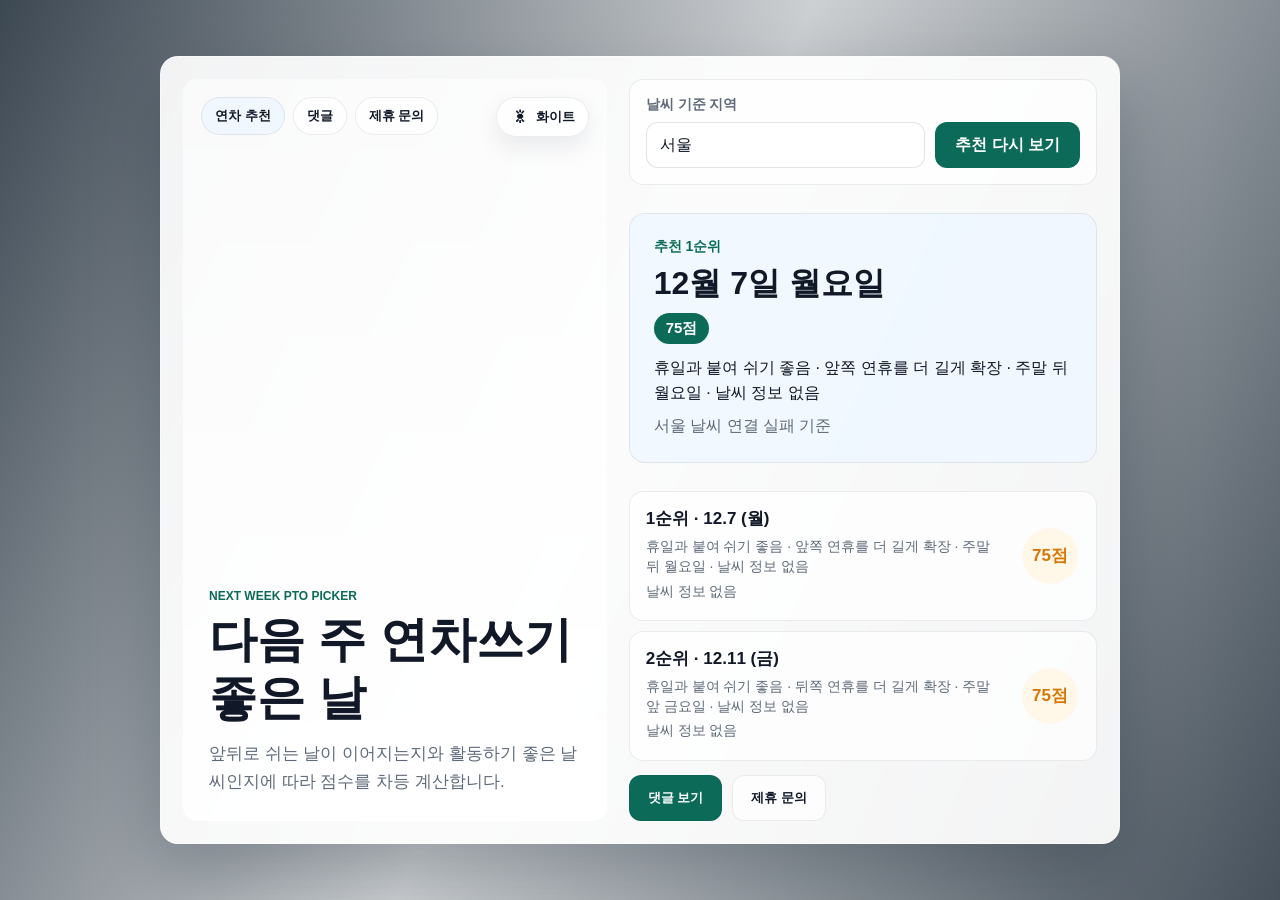
==== commit 65106b0e: "Split comments and contact pages" ====
--- a/index.html
+++ b/index.html
@@ -23,6 +23,11 @@
                     <span class="theme-icon" aria-hidden="true">☀</span>
                     <span class="theme-text">화이트</span>
                 </button>
+                <nav class="page-nav" aria-label="페이지">
+                    <a class="nav-link active" href="index.html">연차 추천</a>
+                    <a class="nav-link" href="comments.html">댓글</a>
+                    <a class="nav-link" href="contact.html">제휴 문의</a>
+                </nav>
                 <p class="eyebrow">NEXT WEEK PTO PICKER</p>
                 <h1 id="page-title">다음 주 연차쓰기 좋은 날</h1>
                 <p class="summary">앞뒤로 쉬는 날이 이어지는지와 활동하기 좋은 날씨인지에 따라 점수를 차등 계산합니다.</p>
@@ -43,527 +48,15 @@
 
                 <section class="day-list" id="dayList" aria-label="상위 추천일"></section>
 
-                <form class="contact-form" action="https://formspree.io/f/xdabegea" method="POST">
-                    <input type="hidden" name="_subject" value="다음 주 연차 추천 서비스 제휴 문의">
-                    <input class="hidden-field" type="text" name="_gotcha" tabindex="-1" autocomplete="off">
-                    <div class="contact-heading">
-                        <p class="best-label">제휴 문의</p>
-                        <h2>서비스 협업을 제안해 주세요</h2>
-                    </div>
-                    <div class="form-grid">
-                        <label for="partnerName">
-                            이름
-                            <input id="partnerName" name="name" type="text" autocomplete="name" required>
-                        </label>
-                        <label for="partnerEmail">
-                            이메일
-                            <input id="partnerEmail" name="email" type="email" autocomplete="email" required>
-                        </label>
-                    </div>
-                    <label for="partnerCompany">
-                        회사/브랜드
-                        <input id="partnerCompany" name="company" type="text" autocomplete="organization">
-                    </label>
-                    <label for="partnerMessage">
-                        문의 내용
-                        <textarea id="partnerMessage" name="message" rows="4" required></textarea>
-                    </label>
-                    <button type="submit">문의 보내기</button>
-                </form>
-
-                <section class="comments" aria-label="댓글">
-                    <div class="comments-heading">
-                        <p class="best-label">댓글</p>
-                        <h2>연차 의견을 남겨주세요</h2>
-                    </div>
-                    <form class="comment-form" id="commentForm">
-                        <input class="hidden-field" id="commentWebsite" name="website" type="text" tabindex="-1" autocomplete="off">
-                        <label for="commentName">
-                            이름
-                            <input id="commentName" name="name" type="text" maxlength="24" autocomplete="nickname" placeholder="익명" required>
-                        </label>
-                        <label for="commentMessage">
-                            댓글
-                            <textarea id="commentMessage" name="message" rows="3" maxlength="400" placeholder="로그인 없이 바로 남길 수 있어요." required></textarea>
-                        </label>
-                        <button type="submit">댓글 남기기</button>
-                        <p class="comment-status" id="commentStatus" role="status" aria-live="polite"></p>
-                    </form>
-                    <div class="comment-list" id="commentList" aria-live="polite">
-                        <p class="loading">댓글을 불러오는 중입니다.</p>
-                    </div>
-                </section>
+                <div class="action-links" aria-label="관련 페이지">
+                    <a class="link-button" href="comments.html">댓글 보기</a>
+                    <a class="link-button secondary" href="contact.html">제휴 문의</a>
+                </div>
             </div>
         </section>
     </main>
 
-    <script>
-        const searchForm = document.querySelector('#searchForm');
-        const cityInput = document.querySelector('#cityInput');
-        const bestPick = document.querySelector('#bestPick');
-        const dayList = document.querySelector('#dayList');
-        const themeToggle = document.querySelector('#themeToggle');
-        const themeIcon = themeToggle.querySelector('.theme-icon');
-        const themeText = themeToggle.querySelector('.theme-text');
-        const commentForm = document.querySelector('#commentForm');
-        const commentName = document.querySelector('#commentName');
-        const commentMessage = document.querySelector('#commentMessage');
-        const commentWebsite = document.querySelector('#commentWebsite');
-        const commentStatus = document.querySelector('#commentStatus');
-        const commentList = document.querySelector('#commentList');
-        const commentStorageKey = 'pto-comment-name';
-
-        function syncThemeButton() {
-            const isDark = document.documentElement.dataset.theme === 'dark';
-            themeIcon.textContent = isDark ? '☾' : '☀';
-            themeText.textContent = isDark ? '다크' : '화이트';
-            themeToggle.setAttribute('aria-label', isDark ? '화이트 모드로 변경' : '다크 모드로 변경');
-        }
-
-        themeToggle.addEventListener('click', () => {
-            const nextTheme = document.documentElement.dataset.theme === 'dark' ? 'light' : 'dark';
-            document.documentElement.dataset.theme = nextTheme;
-            try {
-                localStorage.setItem('pto-theme', nextTheme);
-            } catch {
-                // Theme still changes for the current session when storage is unavailable.
-            }
-            syncThemeButton();
-        });
-
-        syncThemeButton();
-
-        const fixedHolidays = new Map([
-            ['01-01', '신정'],
-            ['03-01', '삼일절'],
-            ['05-05', '어린이날'],
-            ['06-06', '현충일'],
-            ['08-15', '광복절'],
-            ['10-03', '개천절'],
-            ['10-09', '한글날'],
-            ['12-25', '성탄절']
-        ]);
-
-        const specialHolidays = new Map([
-            ['2026-02-16', '설날 연휴'],
-            ['2026-02-17', '설날'],
-            ['2026-02-18', '설날 연휴'],
-            ['2026-05-25', '부처님오신날 대체공휴일'],
-            ['2026-09-24', '추석 연휴'],
-            ['2026-09-25', '추석'],
-            ['2026-09-26', '추석 연휴'],
-            ['2026-10-05', '개천절 대체공휴일']
-        ]);
-
-        const weatherLabels = {
-            0: '맑음',
-            1: '대체로 맑음',
-            2: '부분 흐림',
-            3: '흐림',
-            45: '안개',
-            48: '서리 안개',
-            51: '약한 이슬비',
-            53: '이슬비',
-            55: '강한 이슬비',
-            61: '약한 비',
-            63: '비',
-            65: '강한 비',
-            71: '약한 눈',
-            73: '눈',
-            75: '강한 눈',
-            80: '약한 소나기',
-            81: '소나기',
-            82: '강한 소나기',
-            95: '뇌우'
-        };
-
-        const koreanCityCoordinates = {
-            '서울': { name: '서울', latitude: 37.5665, longitude: 126.9780 },
-            '부산': { name: '부산', latitude: 35.1796, longitude: 129.0756 },
-            '대구': { name: '대구', latitude: 35.8714, longitude: 128.6014 },
-            '인천': { name: '인천', latitude: 37.4563, longitude: 126.7052 },
-            '광주': { name: '광주', latitude: 35.1595, longitude: 126.8526 },
-            '대전': { name: '대전', latitude: 36.3504, longitude: 127.3845 },
-            '울산': { name: '울산', latitude: 35.5384, longitude: 129.3114 },
-            '세종': { name: '세종', latitude: 36.4800, longitude: 127.2890 },
-            '제주': { name: '제주', latitude: 33.4996, longitude: 126.5312 },
-            '수원': { name: '수원', latitude: 37.2636, longitude: 127.0286 },
-            '춘천': { name: '춘천', latitude: 37.8813, longitude: 127.7298 },
-            '청주': { name: '청주', latitude: 36.6424, longitude: 127.4890 },
-            '전주': { name: '전주', latitude: 35.8242, longitude: 127.1480 },
-            '창원': { name: '창원', latitude: 35.2285, longitude: 128.6811 }
-        };
-
-        function formatDate(date) {
-            const year = date.getFullYear();
-            const month = String(date.getMonth() + 1).padStart(2, '0');
-            const day = String(date.getDate()).padStart(2, '0');
-            return `${year}-${month}-${day}`;
-        }
-
-        function getWeekdayName(date) {
-            return ['일', '월', '화', '수', '목', '금', '토'][date.getDay()];
-        }
-
-        function addDays(date, days) {
-            const next = new Date(date);
-            next.setDate(next.getDate() + days);
-            return next;
-        }
-
-        function getNextWeekdays() {
-            const today = new Date();
-            const mondayOffset = today.getDay() === 0 ? -6 : 1 - today.getDay();
-            const monday = addDays(today, mondayOffset + 7);
-            return Array.from({ length: 5 }, (_, index) => addDays(monday, index));
-        }
-
-        function getHolidayName(date) {
-            const dateKey = formatDate(date);
-            const monthDayKey = dateKey.slice(5);
-            return specialHolidays.get(dateKey) || fixedHolidays.get(monthDayKey) || '';
-        }
-
-        function isHolidayOrWeekend(date) {
-            return date.getDay() === 0 || date.getDay() === 6 || Boolean(getHolidayName(date));
-        }
-
-        function getWeatherScore(weather) {
-            if (!weather) {
-                return { score: 10, reason: '날씨 정보 없음' };
-            }
-
-            const code = weather.weathercode;
-            const temp = weather.temperature_2m_max;
-            const rain = weather.precipitation_sum;
-            let score = 35;
-            const reasons = [];
-
-            if ([0, 1, 2].includes(code)) {
-                reasons.push('맑은 편');
-            } else if (code === 3 || code === 45 || code === 48) {
-                score -= 8;
-                reasons.push(weatherLabels[code] || '무난한 하늘');
-            } else if (code >= 51 && code <= 82) {
-                score -= 22;
-                reasons.push('비 예보');
-            } else {
-                score -= 16;
-                reasons.push(weatherLabels[code] || '날씨 변수');
-            }
-
-            if (temp >= 18 && temp <= 27) {
-                reasons.push('활동하기 좋은 기온');
-            } else if (temp >= 10 && temp <= 31) {
-                score -= 7;
-                reasons.push('무난한 기온');
-            } else {
-                score -= 15;
-                reasons.push('기온 부담');
-            }
-
-            if (rain >= 5) {
-                score -= 12;
-                reasons.push('강수량 주의');
-            } else if (rain > 0) {
-                score -= 5;
-                reasons.push('약한 강수 가능');
-            } else {
-                reasons.push('강수 없음');
-            }
-
-            return { score: Math.max(0, Math.min(35, score)), reason: reasons.join(', ') };
-        }
-
-        function getLeaveScore(date) {
-            const previous = addDays(date, -1);
-            const next = addDays(date, 1);
-            const beforePrevious = addDays(date, -2);
-            const afterNext = addDays(date, 2);
-            const reasons = [];
-            let score = 20;
-
-            if (getHolidayName(date)) {
-                return { score: -100, reasons: [`이미 ${getHolidayName(date)}입니다`] };
-            }
-
-            if (isHolidayOrWeekend(previous) && isHolidayOrWeekend(next)) {
-                score = 65;
-                reasons.push('앞뒤가 쉬는 날인 징검다리 연휴');
-            } else if (isHolidayOrWeekend(previous) || isHolidayOrWeekend(next)) {
-                score = 48;
-                reasons.push('휴일과 붙여 쉬기 좋음');
-            }
-
-            if (isHolidayOrWeekend(beforePrevious) && isHolidayOrWeekend(previous)) {
-                score += 10;
-                reasons.push('앞쪽 연휴를 더 길게 확장');
-            }
-
-            if (isHolidayOrWeekend(next) && isHolidayOrWeekend(afterNext)) {
-                score += 10;
-                reasons.push('뒤쪽 연휴를 더 길게 확장');
-            }
-
-            if (date.getDay() === 1 || date.getDay() === 5) {
-                score += 8;
-                reasons.push(date.getDay() === 1 ? '주말 뒤 월요일' : '주말 앞 금요일');
-            }
-
-            if (reasons.length === 0) {
-                reasons.push('일반 평일');
-            }
-
-            return { score: Math.min(65, score), reasons };
-        }
-
-        async function fetchWeather(city, dates) {
-            const normalizedCity = city.replace(/\s/g, '');
-            let place = koreanCityCoordinates[normalizedCity];
-
-            if (!place) {
-                const geoUrl = `https://geocoding-api.open-meteo.com/v1/search?name=${encodeURIComponent(city)}&count=1&language=ko&format=json`;
-                const geoResponse = await fetch(geoUrl);
-                const geoData = await geoResponse.json();
-                const geoPlace = geoData.results?.[0];
-
-                if (!geoPlace) {
-                    throw new Error('지역을 찾을 수 없습니다.');
-                }
-
-                place = {
-                    name: `${geoPlace.name}${geoPlace.admin1 ? `, ${geoPlace.admin1}` : ''}`,
-                    latitude: geoPlace.latitude,
-                    longitude: geoPlace.longitude
-                };
-            }
-
-            const startDate = formatDate(dates[0]);
-            const endDate = formatDate(dates[dates.length - 1]);
-            const weatherUrl = [
-                'https://api.open-meteo.com/v1/forecast',
-                `?latitude=${place.latitude}`,
-                `&longitude=${place.longitude}`,
-                '&daily=weathercode,temperature_2m_max,precipitation_sum',
-                '&timezone=auto',
-                `&start_date=${startDate}`,
-                `&end_date=${endDate}`
-            ].join('');
-            const weatherResponse = await fetch(weatherUrl);
-            const weatherData = await weatherResponse.json();
-
-            return {
-                place: place.name,
-                daily: weatherData.daily.time.reduce((map, dateKey, index) => {
-                    map[dateKey] = {
-                        weathercode: weatherData.daily.weathercode[index],
-                        temperature_2m_max: weatherData.daily.temperature_2m_max[index],
-                        precipitation_sum: weatherData.daily.precipitation_sum[index]
-                    };
-                    return map;
-                }, {})
-            };
-        }
-
-        function buildRecommendations(dates, weatherByDate) {
-            return dates.map((date) => {
-                const dateKey = formatDate(date);
-                const leave = getLeaveScore(date);
-                const weather = getWeatherScore(weatherByDate[dateKey]);
-                const total = Math.max(0, Math.min(100, leave.score + weather.score));
-
-                return {
-                    date,
-                    dateKey,
-                    total,
-                    weather: weatherByDate[dateKey],
-                    reasons: [...leave.reasons, weather.reason]
-                };
-            }).sort((a, b) => b.total - a.total);
-        }
-
-        function render(recommendations, place) {
-            const best = recommendations[0];
-            const bestWeather = best.weather;
-
-            bestPick.innerHTML = `
-                <div>
-                    <p class="best-label">추천 1순위</p>
-                    <h2>${best.date.getMonth() + 1}월 ${best.date.getDate()}일 ${getWeekdayName(best.date)}요일</h2>
-                    <p class="best-score">${best.total}점</p>
-                    <p class="best-reason">${best.reasons.join(' · ')}</p>
-                    <p class="weather-note">${place} 기준${bestWeather ? ` · 최고 ${bestWeather.temperature_2m_max}도 · ${weatherLabels[bestWeather.weathercode] || '날씨 확인 필요'}` : ''}</p>
-                </div>
-            `;
-
-            dayList.innerHTML = recommendations.slice(0, 2).map((item, index) => {
-                const weather = item.weather;
-                return `
-                    <article class="day-card">
-                        <div>
-                            <p class="date">${index + 1}순위 · ${item.date.getMonth() + 1}.${item.date.getDate()} (${getWeekdayName(item.date)})</p>
-                            <p class="reason">${item.reasons.join(' · ')}</p>
-                            <p class="weather">${weather ? `${weatherLabels[weather.weathercode] || '날씨 확인 필요'} · 최고 ${weather.temperature_2m_max}도 · 강수 ${weather.precipitation_sum}mm` : '날씨 정보 없음'}</p>
-                        </div>
-                        <strong>${item.total}점</strong>
-                    </article>
-                `;
-            }).join('');
-        }
-
-        async function loadRecommendations(city = cityInput.value.trim() || '서울') {
-            const dates = getNextWeekdays();
-            bestPick.innerHTML = '<p class="loading">다음 주 일정과 날씨를 확인하는 중입니다.</p>';
-            dayList.innerHTML = '';
-
-            try {
-                const weather = await fetchWeather(city, dates);
-                render(buildRecommendations(dates, weather.daily), weather.place);
-            } catch (error) {
-                const fallback = buildRecommendations(dates, {});
-                render(fallback, `${city} 날씨 연결 실패`);
-            }
-        }
-
-        searchForm.addEventListener('submit', (event) => {
-            event.preventDefault();
-            loadRecommendations();
-        });
-
-        function setCommentStatus(message, isError = false) {
-            commentStatus.textContent = message;
-            commentStatus.dataset.state = isError ? 'error' : 'ok';
-        }
-
-        function formatCommentTime(value) {
-            const date = new Date(value);
-
-            if (Number.isNaN(date.getTime())) {
-                return '';
-            }
-
-            return date.toLocaleString('ko-KR', {
-                month: 'short',
-                day: 'numeric',
-                hour: '2-digit',
-                minute: '2-digit'
-            });
-        }
-
-        function renderComments(comments) {
-            commentList.textContent = '';
-
-            if (comments.length === 0) {
-                const empty = document.createElement('p');
-                empty.className = 'empty-comments';
-                empty.textContent = '아직 댓글이 없습니다.';
-                commentList.append(empty);
-                return;
-            }
-
-            comments.forEach((comment) => {
-                const item = document.createElement('article');
-                item.className = 'comment-item';
-
-                const meta = document.createElement('div');
-                meta.className = 'comment-meta';
-
-                const author = document.createElement('strong');
-                author.textContent = comment.name || '익명';
-
-                const time = document.createElement('time');
-                time.dateTime = comment.createdAt || '';
-                time.textContent = formatCommentTime(comment.createdAt);
-
-                const message = document.createElement('p');
-                message.textContent = comment.message || '';
-
-                meta.append(author, time);
-                item.append(meta, message);
-                commentList.append(item);
-            });
-        }
-
-        async function loadComments() {
-            try {
-                const response = await fetch('/api/comments');
-
-                if (!response.ok) {
-                    throw new Error('댓글을 불러오지 못했습니다.');
-                }
-
-                const data = await response.json();
-                renderComments(data.comments || []);
-            } catch (error) {
-                renderComments([]);
-                setCommentStatus('댓글 서버 연결을 확인해 주세요.', true);
-            }
-        }
-
-        function syncSavedCommentName() {
-            try {
-                const savedName = localStorage.getItem(commentStorageKey);
-
-                if (savedName) {
-                    commentName.value = savedName;
-                }
-            } catch {
-                // Comments still work when local storage is unavailable.
-            }
-        }
-
-        commentForm.addEventListener('submit', async (event) => {
-            event.preventDefault();
-
-            const name = commentName.value.trim() || '익명';
-            const message = commentMessage.value.trim();
-
-            if (!message) {
-                setCommentStatus('댓글 내용을 입력해 주세요.', true);
-                return;
-            }
-
-            if (commentWebsite.value.trim()) {
-                return;
-            }
-
-            commentForm.querySelector('button').disabled = true;
-            setCommentStatus('댓글을 저장하는 중입니다.');
-
-            try {
-                const response = await fetch('/api/comments', {
-                    method: 'POST',
-                    headers: {
-                        'Content-Type': 'application/json'
-                    },
-                    body: JSON.stringify({ name, message })
-                });
-
-                const data = await response.json();
-
-                if (!response.ok) {
-                    throw new Error(data.error || '댓글 저장에 실패했습니다.');
-                }
-
-                try {
-                    localStorage.setItem(commentStorageKey, name);
-                } catch {
-                    // Saving the nickname is only a convenience.
-                }
-
-                commentMessage.value = '';
-                renderComments(data.comments || []);
-                setCommentStatus('댓글이 등록됐습니다.');
-            } catch (error) {
-                setCommentStatus(error.message || '댓글 저장에 실패했습니다.', true);
-            } finally {
-                commentForm.querySelector('button').disabled = false;
-            }
-        });
-
-        syncSavedCommentName();
-        loadRecommendations();
-        loadComments();
-    </script>
+    <script src="theme.js"></script>
+    <script src="app.js"></script>
 </body>
 </html>
--- a/style.css
+++ b/style.css
@@ -90,6 +90,38 @@
     background: var(--header-bg);
 }
 
+.page-nav {
+    position: absolute;
+    top: 18px;
+    left: 18px;
+    right: 120px;
+    display: flex;
+    flex-wrap: wrap;
+    gap: 8px;
+}
+
+.nav-link,
+.link-button {
+    min-height: 38px;
+    display: inline-flex;
+    align-items: center;
+    justify-content: center;
+    border: 1px solid var(--card-line);
+    border-radius: 999px;
+    padding: 0 13px;
+    background: var(--card-bg);
+    color: var(--ink);
+    font-size: 13px;
+    font-weight: 800;
+    text-decoration: none;
+}
+
+.nav-link:hover,
+.link-button:hover,
+.nav-link.active {
+    background: var(--soft);
+}
+
 .planner-content {
     display: grid;
     gap: 14px;
@@ -313,6 +345,33 @@
     font-size: 17px;
 }
 
+.action-links {
+    display: flex;
+    flex-wrap: wrap;
+    gap: 10px;
+}
+
+.link-button {
+    min-height: 46px;
+    border-radius: 12px;
+    background: var(--accent);
+    color: #ffffff;
+    padding: 0 18px;
+}
+
+.link-button:hover {
+    background: var(--accent-dark);
+}
+
+.link-button.secondary {
+    background: var(--card-bg);
+    color: var(--ink);
+}
+
+.link-button.secondary:hover {
+    background: var(--soft);
+}
+
 .contact-form {
     display: grid;
     gap: 12px;
@@ -455,6 +514,10 @@
     white-space: pre-wrap;
 }
 
+.standalone {
+    align-self: start;
+}
+
 @media (max-width: 760px) {
     .app {
         padding: 18px 12px;
@@ -473,6 +536,11 @@
         justify-content: flex-end;
     }
 
+    .page-nav {
+        position: static;
+        margin-bottom: 56px;
+    }
+
     h1 {
         font-size: 34px;
     }
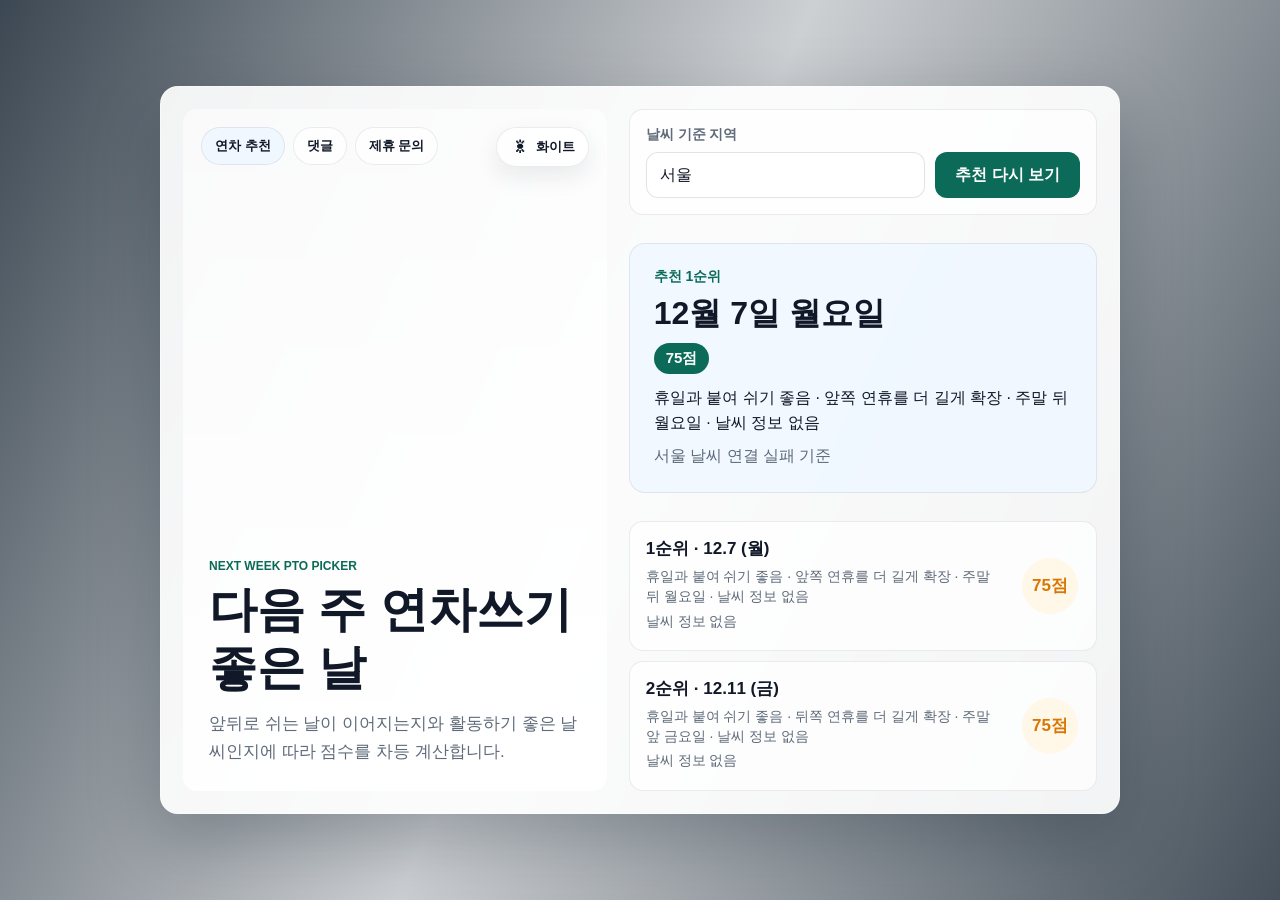
==== commit aaacf5a3: "Remove home footer links" ====
--- a/index.html
+++ b/index.html
@@ -48,10 +48,6 @@
 
                 <section class="day-list" id="dayList" aria-label="상위 추천일"></section>
 
-                <div class="action-links" aria-label="관련 페이지">
-                    <a class="link-button" href="comments.html">댓글 보기</a>
-                    <a class="link-button secondary" href="contact.html">제휴 문의</a>
-                </div>
             </div>
         </section>
     </main>
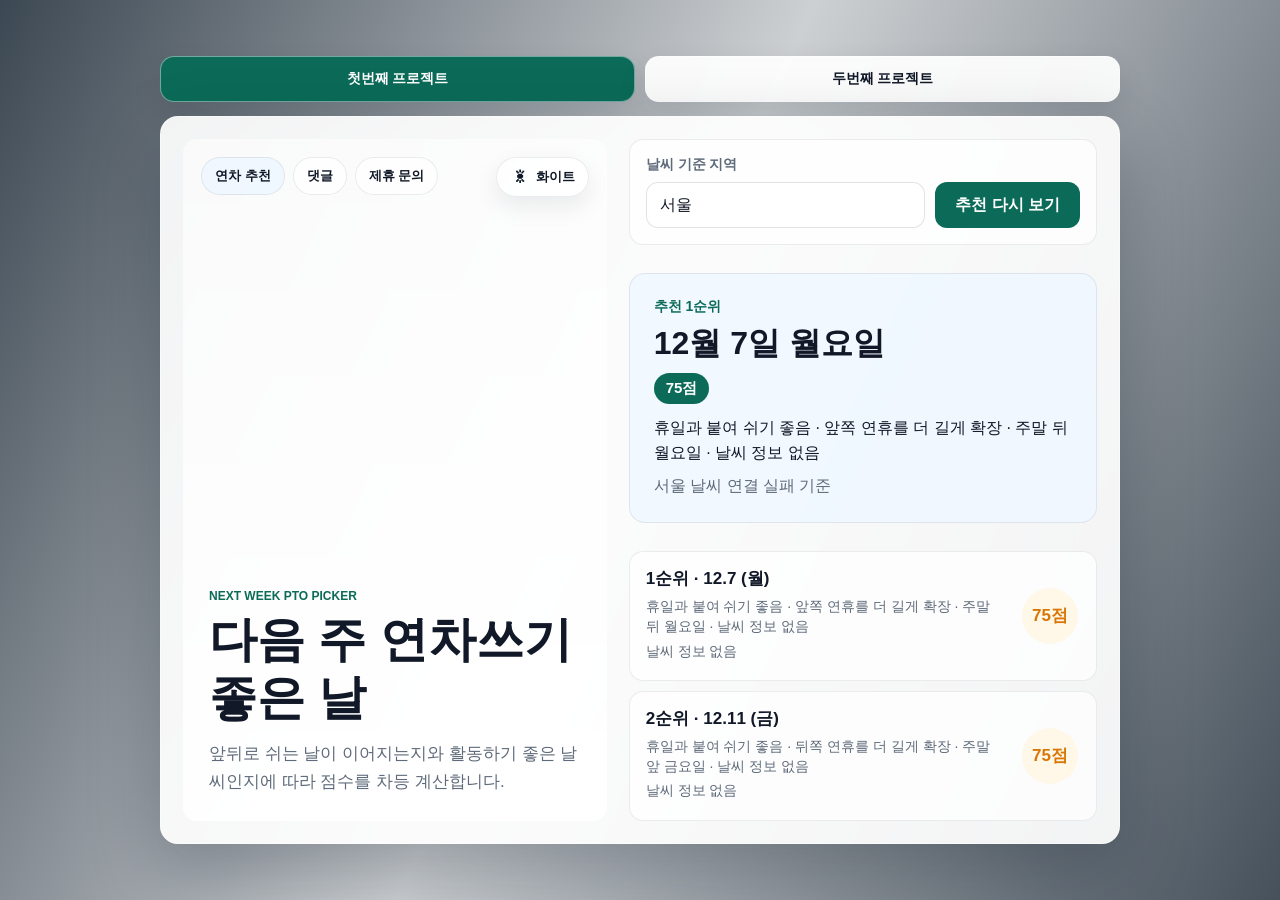
==== commit 6a0b2b6a: "Prepare second animal face project" ====
--- a/index.html
+++ b/index.html
@@ -17,6 +17,11 @@
 </head>
 <body>
     <main class="app">
+        <nav class="project-switcher" aria-label="프로젝트 선택">
+            <a class="project-link active" href="index.html">첫번째 프로젝트</a>
+            <a class="project-link" href="animal-test.html">두번째 프로젝트</a>
+        </nav>
+
         <section class="planner" aria-labelledby="page-title">
             <header class="planner-header">
                 <button class="theme-toggle" id="themeToggle" type="button" aria-label="다크 모드로 변경">
--- a/style.css
+++ b/style.css
@@ -61,9 +61,40 @@
 .app {
     min-height: 100vh;
     display: flex;
+    flex-direction: column;
     align-items: center;
     justify-content: center;
+    gap: 14px;
     padding: 42px 18px;
+}
+
+.project-switcher {
+    width: min(960px, 100%);
+    display: grid;
+    grid-template-columns: 1fr 1fr;
+    gap: 10px;
+}
+
+.project-link {
+    min-height: 46px;
+    display: inline-flex;
+    align-items: center;
+    justify-content: center;
+    border: 1px solid var(--line);
+    border-radius: 14px;
+    padding: 0 14px;
+    background: var(--panel-bg);
+    color: var(--ink);
+    font-size: 14px;
+    font-weight: 900;
+    text-decoration: none;
+    box-shadow: 0 12px 28px rgba(6, 21, 36, 0.12);
+}
+
+.project-link:hover,
+.project-link.active {
+    background: var(--accent);
+    color: #ffffff;
 }
 
 .planner {
@@ -518,6 +549,100 @@
     align-self: start;
 }
 
+.animal-panel,
+.animal-form,
+.animal-result {
+    display: grid;
+    gap: 12px;
+    padding: 18px;
+    border: 1px solid var(--card-line);
+    border-radius: 16px;
+    background: var(--control-bg);
+}
+
+.upload-box {
+    display: grid;
+    gap: 6px;
+    border: 1px dashed var(--field-line);
+    border-radius: 14px;
+    padding: 18px;
+    background: var(--field-bg);
+    cursor: pointer;
+}
+
+.upload-title {
+    color: var(--ink);
+    font-size: 16px;
+    font-weight: 900;
+}
+
+.upload-copy {
+    color: var(--muted);
+    font-size: 14px;
+    line-height: 1.5;
+}
+
+.upload-box input {
+    min-height: auto;
+    padding: 0;
+    border: 0;
+    background: transparent;
+}
+
+.preview-frame {
+    min-height: 220px;
+    display: grid;
+    place-items: center;
+    overflow: hidden;
+    border: 1px solid var(--card-line);
+    border-radius: 14px;
+    background: var(--soft);
+}
+
+.preview-frame img {
+    width: 100%;
+    height: 100%;
+    max-height: 320px;
+    object-fit: cover;
+}
+
+.animal-form fieldset {
+    display: grid;
+    gap: 9px;
+    margin: 0;
+    border: 0;
+    padding: 0;
+}
+
+.animal-form legend {
+    margin-bottom: 2px;
+    color: var(--accent);
+    font-size: 14px;
+    font-weight: 900;
+}
+
+.animal-form label {
+    display: grid;
+    grid-template-columns: 18px 1fr;
+    gap: 8px;
+    align-items: center;
+    color: var(--muted);
+    font-size: 14px;
+    font-weight: 800;
+    line-height: 1.45;
+}
+
+.animal-form input[type="radio"] {
+    min-height: auto;
+    width: 16px;
+}
+
+.animal-result h2 {
+    margin-bottom: 0;
+    font-size: 30px;
+    line-height: 1.22;
+}
+
 @media (max-width: 760px) {
     .app {
         padding: 18px 12px;
@@ -547,7 +672,8 @@
 
     .input-row,
     .day-card,
-    .form-grid {
+    .form-grid,
+    .project-switcher {
         grid-template-columns: 1fr;
     }
 
